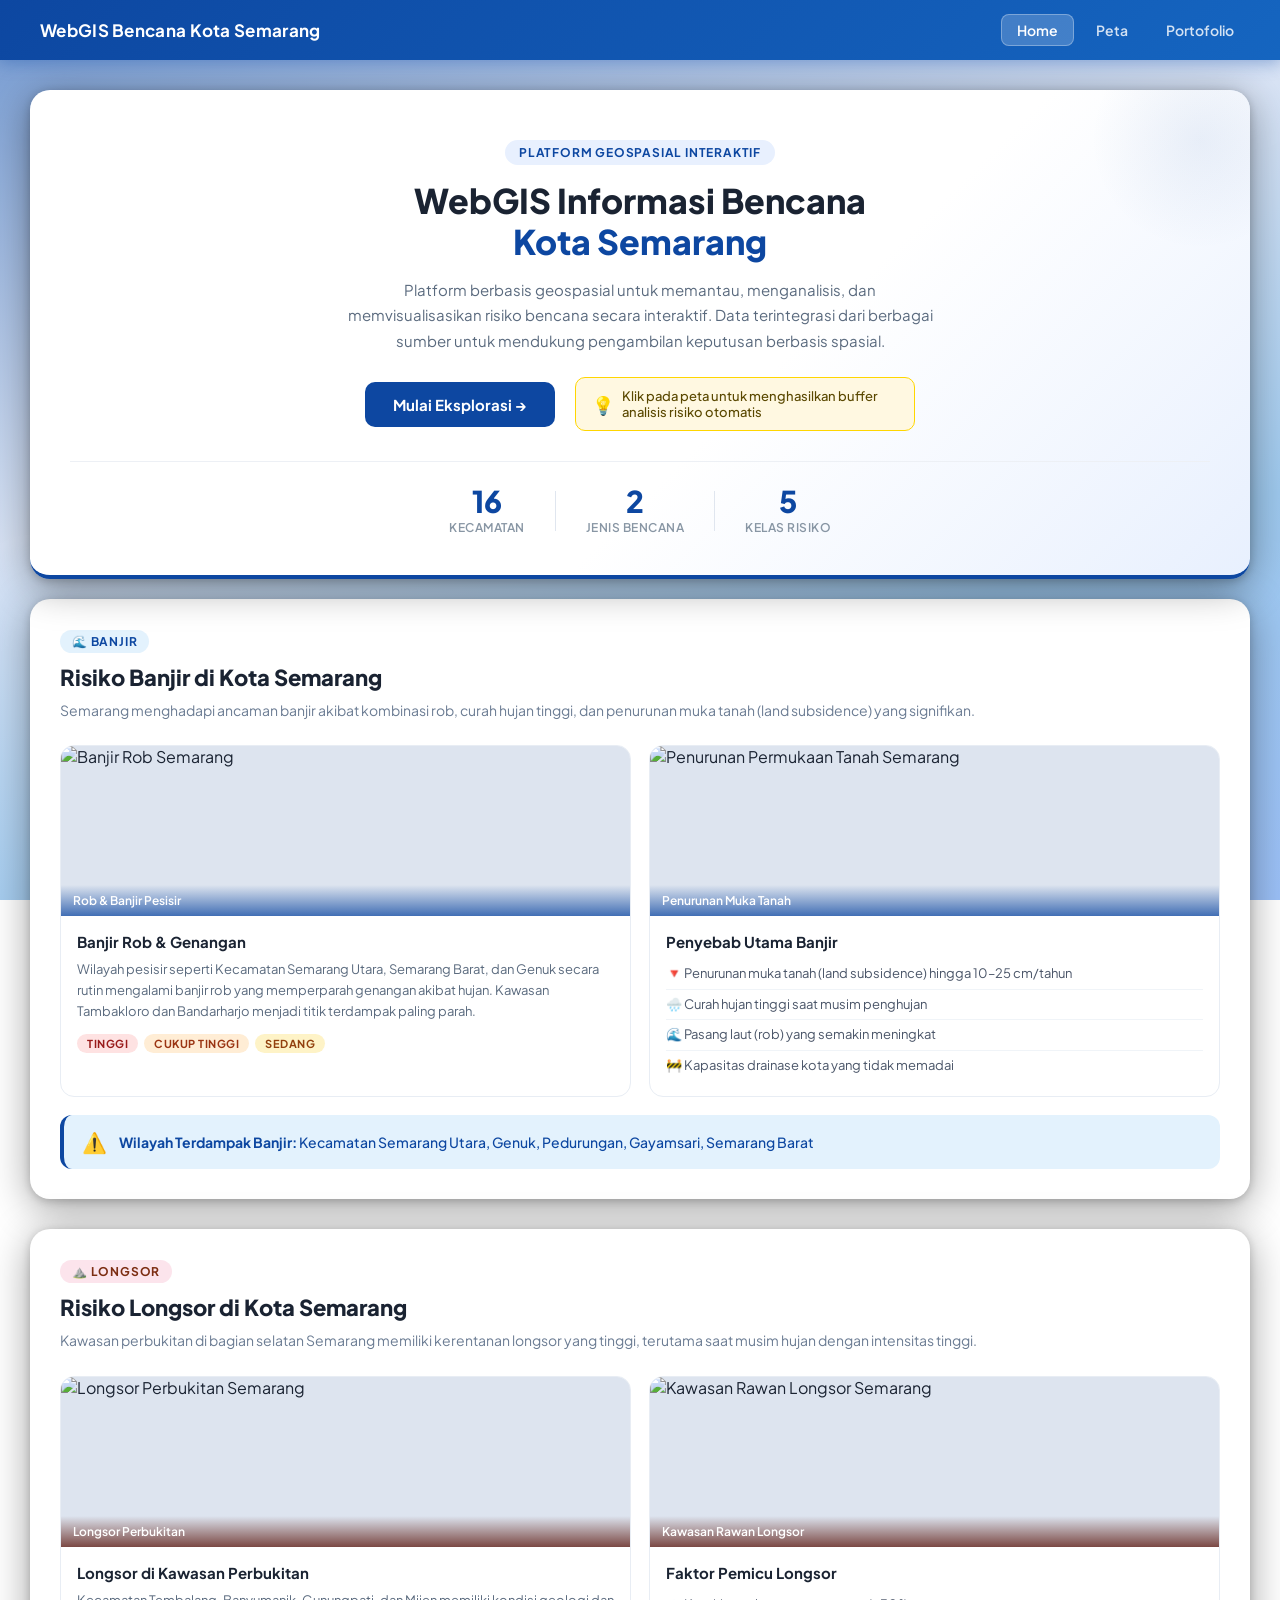
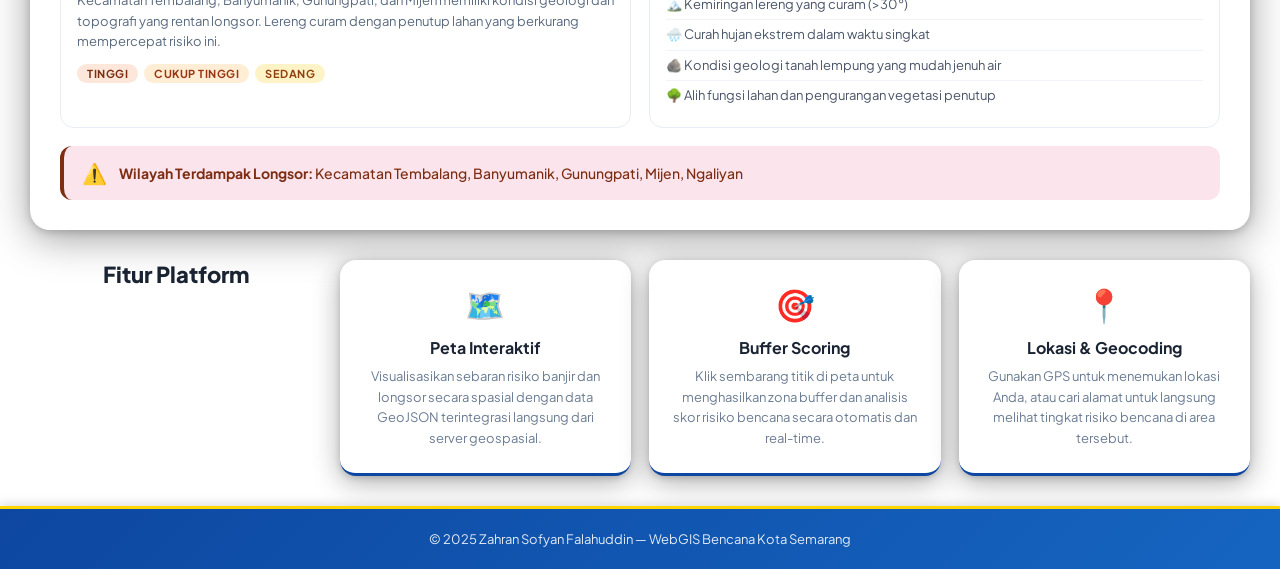
==== index.html @ b3334d19 "Initial upload" ====
<!DOCTYPE html>
<html lang="id">
<head>
  <meta charset="UTF-8">
  <title>WebGIS Bencana Semarang</title>
  <link rel="preconnect" href="https://fonts.googleapis.com">
  <link href="https://fonts.googleapis.com/css2?family=Plus+Jakarta+Sans:wght@400;500;600;700;800&family=DM+Serif+Display&display=swap" rel="stylesheet">
  <link rel="stylesheet" href="style.css">
</head>

<body class="layout page-home">

<header>
  <div class="header-brand">
    <div class="header-icon"></div>
    <h1>WebGIS Bencana Kota Semarang</h1>
  </div>
  <nav>
    <a href="index.html" class="active">Home</a>
    <a href="Map.html">Peta</a>
    <a href="Portofolio.html">Portofolio</a>
  </nav>
</header>

<main>

<!-- HERO -->
<section id="home">
  <div class="hero-badge">Platform Geospasial Interaktif</div>
  <h2>WebGIS Informasi Bencana<br><span class="hero-highlight">Kota Semarang</span></h2>
  <p class="hero-desc">
    Platform berbasis geospasial untuk memantau, menganalisis, dan memvisualisasikan risiko bencana secara interaktif. Data terintegrasi dari berbagai sumber untuk mendukung pengambilan keputusan berbasis spasial.
  </p>
  <div class="hero-actions">
    <a href="Map.html" class="btn-hero">
      <span>Mulai Eksplorasi →</span>
    </a>
    <div class="hero-tip">
      <span class="tip-icon">💡</span>
      <span>Klik pada peta untuk menghasilkan buffer analisis risiko otomatis</span>
    </div>
  </div>

  <div class="hero-stats">
    <div class="stat-item">
      <div class="stat-num">16</div>
      <div class="stat-label">Kecamatan</div>
    </div>
    <div class="stat-divider"></div>
    <div class="stat-item">
      <div class="stat-num">2</div>
      <div class="stat-label">Jenis Bencana</div>
    </div>
    <div class="stat-divider"></div>
    <div class="stat-item">
      <div class="stat-num">5</div>
      <div class="stat-label">Kelas Risiko</div>
    </div>
  </div>
</section>

<!-- INFO BANJIR -->
<section class="info-section">
  <div class="section-header">
    <div class="section-tag flood-tag">🌊 Banjir</div>
    <h3>Risiko Banjir di Kota Semarang</h3>
    <p>Semarang menghadapi ancaman banjir akibat kombinasi rob, curah hujan tinggi, dan penurunan muka tanah (land subsidence) yang signifikan.</p>
  </div>

  <div class="info-grid">
    <div class="info-card flood-card">
      <div class="info-card-img">
        <img src="https://upload.wikimedia.org/wikipedia/commons/thumb/4/4f/Banjir_rob_Semarang_Utara.jpg/800px-Banjir_rob_Semarang_Utara.jpg"
             onerror="this.src='https://images.unsplash.com/photo-1547683905-f686c993aae5?w=600&q=80'"
             alt="Banjir Rob Semarang" loading="lazy">
        <div class="img-overlay">
          <span>Rob & Banjir Pesisir</span>
        </div>
      </div>
      <div class="info-card-body">
        <h4>Banjir Rob & Genangan</h4>
        <p>Wilayah pesisir seperti Kecamatan Semarang Utara, Semarang Barat, dan Genuk secara rutin mengalami banjir rob yang memperparah genangan akibat hujan. Kawasan Tambakloro dan Bandarharjo menjadi titik terdampak paling parah.</p>
        <div class="risk-pills">
          <span class="pill pill-red">Tinggi</span>
          <span class="pill pill-orange">Cukup Tinggi</span>
          <span class="pill pill-yellow">Sedang</span>
        </div>
      </div>
    </div>

    <div class="info-card flood-card">
      <div class="info-card-img">
        <img src="Penurunan_Permukaan_Tanah.JPG"
             alt="Penurunan Permukaan Tanah Semarang" loading="lazy">
        <div class="img-overlay">
          <span>Penurunan Muka Tanah</span>
        </div>
      </div>
      <div class="info-card-body">
        <h4>Penyebab Utama Banjir</h4>
        <ul class="info-list">
          <li>🔻 Penurunan muka tanah (land subsidence) hingga 10–25 cm/tahun</li>
          <li>🌧️ Curah hujan tinggi saat musim penghujan</li>
          <li>🌊 Pasang laut (rob) yang semakin meningkat</li>
          <li>🚧 Kapasitas drainase kota yang tidak memadai</li>
        </ul>
      </div>
    </div>

    <div class="info-highlight flood-highlight">
      <div class="highlight-icon">⚠️</div>
      <div>
        <strong>Wilayah Terdampak Banjir:</strong> Kecamatan Semarang Utara, Genuk, Pedurungan, Gayamsari, Semarang Barat
      </div>
    </div>
  </div>
</section>

<!-- INFO LONGSOR -->
<section class="info-section">
  <div class="section-header">
    <div class="section-tag landslide-tag">⛰️ Longsor</div>
    <h3>Risiko Longsor di Kota Semarang</h3>
    <p>Kawasan perbukitan di bagian selatan Semarang memiliki kerentanan longsor yang tinggi, terutama saat musim hujan dengan intensitas tinggi.</p>
  </div>

  <div class="info-grid">
    <div class="info-card landslide-card">
      <div class="info-card-img">
        <img src="Longsor.JPEG"
             alt="Longsor Perbukitan Semarang" loading="lazy">
        <div class="img-overlay landslide-overlay">
          <span>Longsor Perbukitan</span>
        </div>
      </div>
      <div class="info-card-body">
        <h4>Longsor di Kawasan Perbukitan</h4>
        <p>Kecamatan Tembalang, Banyumanik, Gunungpati, dan Mijen memiliki kondisi geologi dan topografi yang rentan longsor. Lereng curam dengan penutup lahan yang berkurang mempercepat risiko ini.</p>
        <div class="risk-pills">
          <span class="pill pill-brown">Tinggi</span>
          <span class="pill pill-orange">Cukup Tinggi</span>
          <span class="pill pill-yellow">Sedang</span>
        </div>
      </div>
    </div>

    <div class="info-card landslide-card">
      <div class="info-card-img">
        <img src="Kawasan_Longsor.JPG"
             alt="Kawasan Rawan Longsor Semarang" loading="lazy">
        <div class="img-overlay landslide-overlay">
          <span>Kawasan Rawan Longsor</span>
        </div>
      </div>
      <div class="info-card-body">
        <h4>Faktor Pemicu Longsor</h4>
        <ul class="info-list">
          <li>🏔️ Kemiringan lereng yang curam (>30°)</li>
          <li>🌧️ Curah hujan ekstrem dalam waktu singkat</li>
          <li>🪨 Kondisi geologi tanah lempung yang mudah jenuh air</li>
          <li>🌳 Alih fungsi lahan dan pengurangan vegetasi penutup</li>
        </ul>
      </div>
    </div>

    <div class="info-highlight landslide-highlight">
      <div class="highlight-icon">⚠️</div>
      <div>
        <strong>Wilayah Terdampak Longsor:</strong> Kecamatan Tembalang, Banyumanik, Gunungpati, Mijen, Ngaliyan
      </div>
    </div>
  </div>
</section>

<!-- STORY TELLING -->
<section class="story">
  <div class="story-header">
    <h3>Fitur Platform</h3>
  </div>

  <div class="story-box">
    <div class="story-icon">🗺️</div>
    <h3>Peta Interaktif</h3>
    <p>Visualisasikan sebaran risiko banjir dan longsor secara spasial dengan data GeoJSON terintegrasi langsung dari server geospasial.</p>
  </div>

  <div class="story-box">
    <div class="story-icon">🎯</div>
    <h3>Buffer Scoring</h3>
    <p>Klik sembarang titik di peta untuk menghasilkan zona buffer dan analisis skor risiko bencana secara otomatis dan real-time.</p>
  </div>

  <div class="story-box">
    <div class="story-icon">📍</div>
    <h3>Lokasi & Geocoding</h3>
    <p>Gunakan GPS untuk menemukan lokasi Anda, atau cari alamat untuk langsung melihat tingkat risiko bencana di area tersebut.</p>
  </div>
</section>

</main>

<footer>
  <p>&copy; 2025 Zahran Sofyan Falahuddin — WebGIS Bencana Kota Semarang</p>
</footer>

</body>
</html>
---- style.css ----
/* ============================= */
/* BASE */
/* ============================= */
* { box-sizing: border-box; }

body {
  margin: 0;
  font-family: 'Plus Jakarta Sans', 'Segoe UI', Arial, sans-serif;
  background: linear-gradient(160deg, #7197cf 0%, #d8e3f5 40%, #9ec9ee 70%, #9bc0f7 100%);
  background-attachment: fixed;
  color: #1a2332;
}

/* ============================= */
/* LAYOUT */
/* ============================= */
body.layout {
  display: flex;
  flex-direction: column;
  min-height: 100vh;
}

body.layout main {
  flex: 1;
}

/* ============================= */
/* HEADER */
/* ============================= */
header {
  background: linear-gradient(135deg, #0d47a1 0%, #1565c0 100%);
  color: white;
  padding: 14px 30px;
  display: flex;
  justify-content: space-between;
  align-items: center;
  box-shadow: 0 3px 15px rgba(13,71,161,0.35);
  position: sticky;
  top: 0;
  z-index: 100;
}

.header-brand {
  display: flex;
  align-items: center;
  gap: 10px;
}

.header-icon {
  font-size: 22px;
}

header h1 {
  margin: 0;
  font-size: 17px;
  font-weight: 700;
  letter-spacing: 0.3px;
}

header nav {
  display: flex;
  align-items: center;
  gap: 6px;
}

header nav a {
  color: rgba(255,255,255,0.82);
  padding: 7px 16px;
  border-radius: 8px;
  text-decoration: none;
  font-weight: 600;
  font-size: 14px;
  transition: all 0.25s;
  position: relative;
}

header nav a:hover,
header nav a.active {
  color: white;
  background: rgba(255,255,255,0.15);
}

header nav a.active {
  background: rgba(255,255,255,0.2);
  box-shadow: inset 0 0 0 1px rgba(255,255,255,0.3);
}

/* ============================= */
/* FOOTER */
/* ============================= */
footer {
  background: linear-gradient(135deg, #0d47a1, #1565c0);
  color: white;
  text-align: center;
  padding: 22px 20px;
  border-top: 3px solid #ffd600;
  box-shadow: 0 -2px 10px rgba(0,0,0,0.15);
  flex-shrink: 0;
}

footer p {
  margin: 0;
  font-size: 13px;
  opacity: 0.88;
}

footer p:hover {
  opacity: 1;
  letter-spacing: 0.4px;
  transition: 0.3s;
}

/* ============================= */
/* HOME HERO */
/* ============================= */
#home {
  margin: 30px 30px 20px;
  padding: 50px 40px 40px;
  background: linear-gradient(135deg, #ffffff 60%, #e8f0fe 100%);
  border-radius: 20px;
  box-shadow: 0 8px 40px rgba(0,0,0,0.40), 0 2px 8px rgba(0,0,0,0.20);
  border-bottom: 4px solid #0d47a1;
  text-align: center;
  position: relative;
  overflow: hidden;
}

#home::before {
  content: "";
  position: absolute;
  top: -60px; right: -60px;
  width: 220px; height: 220px;
  border-radius: 50%;
  background: radial-gradient(circle, rgba(13,71,161,0.07), transparent 70%);
}

.hero-badge {
  display: inline-block;
  background: #e8f0fe;
  color: #0d47a1;
  font-size: 12px;
  font-weight: 700;
  padding: 5px 14px;
  border-radius: 20px;
  letter-spacing: 0.8px;
  text-transform: uppercase;
  margin-bottom: 16px;
}

#home h2 {
  font-size: 34px;
  font-weight: 800;
  color: #1a2332;
  margin: 0 0 14px;
  line-height: 1.2;
}

.hero-highlight {
  color: #0d47a1;
}

.hero-desc {
  font-size: 15px;
  color: #5a6a7e;
  max-width: 600px;
  margin: 0 auto 24px;
  line-height: 1.7;
}

.hero-actions {
  display: flex;
  align-items: center;
  justify-content: center;
  gap: 20px;
  flex-wrap: wrap;
}

.btn-hero {
  display: inline-block;
  padding: 13px 28px;
  background: #0d47a1;
  color: white;
  text-decoration: none;
  border-radius: 10px;
  font-weight: 700;
  font-size: 15px;
  position: relative;
  overflow: hidden;
  transition: transform 0.2s;
}

.btn-hero::before {
  content: "";
  position: absolute;
  top: 0; left: -100%;
  width: 100%; height: 100%;
  background: #f2ff00;
  transition: 0.4s;
}

.btn-hero:hover::before { left: 0; }
.btn-hero span { position: relative; z-index: 1; }
.btn-hero:hover { color: #0a2400; transform: translateY(-2px); box-shadow: 0 6px 20px rgba(0,230,118,0.45); }

.hero-tip {
  display: flex;
  align-items: center;
  gap: 8px;
  background: #fff8e1;
  border: 1.5px solid #ffd600;
  border-radius: 10px;
  padding: 10px 16px;
  font-size: 13px;
  color: #5a4800;
  font-weight: 500;
  max-width: 340px;
  text-align: left;
}

.tip-icon { font-size: 18px; flex-shrink: 0; }

.hero-stats {
  display: flex;
  align-items: center;
  justify-content: center;
  gap: 10px;
  margin-top: 30px;
  padding-top: 24px;
  border-top: 1px solid #edf0f5;
}

.stat-item { text-align: center; padding: 0 20px; }
.stat-num {
  font-size: 30px;
  font-weight: 800;
  color: #0d47a1;
  line-height: 1;
}
.stat-label {
  font-size: 12px;
  color: #8896a4;
  font-weight: 600;
  text-transform: uppercase;
  letter-spacing: 0.5px;
  margin-top: 4px;
}
.stat-divider {
  width: 1px;
  height: 40px;
  background: #e0e6ef;
}

/* ============================= */
/* INFO SECTIONS (HOME) */
/* ============================= */
.info-section {
  margin: 0 30px 30px;
  padding: 30px;
  background: white;
  border-radius: 20px;
  box-shadow: 0 8px 40px rgba(0,0,0,0.38), 0 2px 8px rgba(0,0,0,0.18);
}

.section-header {
  margin-bottom: 24px;
}

.section-tag {
  display: inline-block;
  font-size: 12px;
  font-weight: 700;
  padding: 4px 12px;
  border-radius: 20px;
  text-transform: uppercase;
  letter-spacing: 0.8px;
  margin-bottom: 10px;
}

.flood-tag { background: #e3f2fd; color: #0d47a1; }
.landslide-tag { background: #fce4ec; color: #7c2d12; }

.section-header h3 {
  font-size: 22px;
  font-weight: 800;
  margin: 0 0 8px;
  color: #1a2332;
}

.section-header p {
  font-size: 14px;
  color: #6b7c93;
  margin: 0;
  line-height: 1.6;
}

.info-grid {
  display: grid;
  grid-template-columns: 1fr 1fr;
  gap: 18px;
}

.info-highlight {
  grid-column: 1 / -1;
  display: flex;
  align-items: center;
  gap: 12px;
  padding: 14px 18px;
  border-radius: 12px;
  font-size: 14px;
  font-weight: 500;
}

.flood-highlight { background: #e3f2fd; color: #0d47a1; border-left: 4px solid #0d47a1; }
.landslide-highlight { background: #fce4ec; color: #7c2d12; border-left: 4px solid #7c2d12; }
.highlight-icon { font-size: 20px; flex-shrink: 0; }

.info-card {
  border-radius: 14px;
  overflow: hidden;
  border: 1.5px solid #e8edf4;
  transition: transform 0.25s, box-shadow 0.25s;
}

.info-card:hover {
  transform: translateY(-5px);
  box-shadow: 0 10px 32px rgba(13,71,161,0.18);
  border-color: #0d47a1;
}

.flood-card:hover {
  box-shadow: 0 10px 32px rgba(13,71,161,0.22);
  border-color: #1565c0;
  background: linear-gradient(160deg, #e3f2fd 0%, #ffffff 50%);
}

.landslide-card:hover {
  box-shadow: 0 10px 32px rgba(124,45,18,0.22);
  border-color: #c62828;
  background: linear-gradient(160deg, #fce4ec 0%, #ffffff 50%);
}

.info-card-img {
  position: relative;
  height: 170px;
  overflow: hidden;
  background: #dde4ef;
}

.info-card-img img {
  width: 100%;
  height: 100%;
  object-fit: cover;
  transition: transform 0.4s;
}

.info-card:hover .info-card-img img {
  transform: scale(1.05);
}

.img-overlay {
  position: absolute;
  bottom: 0; left: 0; right: 0;
  padding: 8px 12px;
  background: linear-gradient(transparent, rgba(13,71,161,0.75));
  color: white;
  font-size: 12px;
  font-weight: 600;
}

.landslide-overlay {
  background: linear-gradient(transparent, rgba(90,20,10,0.75));
}

.info-card-body {
  padding: 16px;
}

.info-card-body h4 {
  font-size: 15px;
  font-weight: 700;
  margin: 0 0 8px;
  color: #1a2332;
}

.info-card-body p {
  font-size: 13px;
  color: #5a6a7e;
  line-height: 1.6;
  margin: 0 0 12px;
}

.info-list {
  list-style: none;
  margin: 0;
  padding: 0;
}

.info-list li {
  font-size: 13px;
  color: #4a5568;
  padding: 5px 0;
  border-bottom: 1px solid #f0f4f8;
  line-height: 1.5;
}

.info-list li:last-child { border-bottom: none; }

.risk-pills {
  display: flex;
  gap: 6px;
  flex-wrap: wrap;
}

.pill {
  display: inline-block;
  font-size: 11px;
  font-weight: 700;
  padding: 3px 10px;
  border-radius: 20px;
  text-transform: uppercase;
  letter-spacing: 0.5px;
}

.pill-red { background: #fee2e2; color: #991b1b; }
.pill-orange { background: #ffedd5; color: #9a3412; }
.pill-yellow { background: #fef3c7; color: #92400e; }
.pill-brown { background: #fce7da; color: #7c2d12; }

/* ============================= */
/* STORY SECTION (HOME) */
/* ============================= */
.story-header {
  text-align: center;
  margin-bottom: 4px;
}

.story-header h3 {
  font-size: 22px;
  font-weight: 800;
  color: #1a2332;
  margin: 0 0 20px;
}

.story {
  margin: 0 30px 30px;
  display: grid;
  grid-template-columns: repeat(auto-fit, minmax(200px, 1fr));
  gap: 18px;
}

.story-box {
  background: white;
  padding: 24px 20px;
  border-radius: 16px;
  box-shadow: 0 6px 28px rgba(0,0,0,0.32), 0 2px 6px rgba(0,0,0,0.15);
  border-bottom: 3px solid #0d47a1;
  transition: all 0.3s;
  text-align: center;
}

.story-icon {
  font-size: 32px;
  margin-bottom: 12px;
}

.story-box:hover {
  transform: translateY(-6px);
  border-bottom: 3px solid #00bcd4;
  box-shadow: 0 8px 28px rgba(0,188,212,0.28);
  background: linear-gradient(160deg, #e0f7fa 0%, #ffffff 60%);
}

.story-box h3 {
  font-size: 16px;
  font-weight: 700;
  color: #1a2332;
  margin: 0 0 8px;
}

.story-box p {
  font-size: 13px;
  color: #6b7c93;
  margin: 0;
  line-height: 1.6;
}

/* ============================= */
/* MAP PAGE */
/* ============================= */
body.page-map {
  overflow: hidden;
}

.map-header {
  position: relative;
  z-index: 200;
  flex-shrink: 0;
}

.map-wrapper {
  position: relative;
  flex: 1;
  display: flex;
}

#map {
  position: absolute !important;
  inset: 0;
  width: 100% !important;
  height: 100% !important;
  z-index: 1;
  margin: 0 !important;
  border-radius: 0 !important;
}

/* Map page body height fix */
body.page-map .map-wrapper {
  height: calc(100vh - 57px);
}

/* ============================= */
/* COMPACT SIDEBAR */
/* ============================= */
.sidebar-compact {
  position: absolute;
  top: 16px;
  left: 16px;
  z-index: 10;
}

.sidebar-toggle-btn {
  width: 44px;
  height: 44px;
  background: white;
  border: none;
  border-radius: 12px;
  box-shadow: 0 4px 14px rgba(0,0,0,0.2);
  display: flex;
  align-items: center;
  justify-content: center;
  font-size: 20px;
  cursor: pointer;
  transition: all 0.2s;
}

.sidebar-toggle-btn:hover {
  background: #0d47a1;
  transform: scale(1.08);
}

.sidebar-panel {
  position: fixed;
  top: 73px; /* below navbar */
  left: 16px;
  width: 265px;
  max-height: calc(100vh - 90px);
  background: white;
  border-radius: 16px;
  box-shadow: 0 8px 32px rgba(0,0,0,0.18);
  overflow: hidden;
  display: flex;
  flex-direction: column;

  opacity: 0;
  transform: translateX(-10px) scale(0.97);
  pointer-events: none;
  transition: all 0.25s ease;
}

.sidebar-panel.open {
  opacity: 1;
  transform: translateX(0) scale(1);
  pointer-events: all;
}

.sidebar-panel-header {
  background: linear-gradient(135deg, #0d47a1, #1565c0);
  color: white;
  padding: 14px 16px;
  font-weight: 700;
  font-size: 14px;
  display: flex;
  justify-content: space-between;
  align-items: center;
  flex-shrink: 0;
}

.close-panel {
  background: rgba(255,255,255,0.2);
  border: none;
  color: white;
  border-radius: 6px;
  width: 26px;
  height: 26px;
  cursor: pointer;
  font-size: 12px;
  display: flex;
  align-items: center;
  justify-content: center;
  transition: 0.2s;
}

.close-panel:hover { background: rgba(255,255,255,0.35); }

.sidebar-panel-body {
  padding: 14px;
  overflow-y: auto;
  flex: 1;
}

/* ============================= */
/* BASEMAP SWITCHER */
/* ============================= */
.basemap-switcher {
  display: flex;
  gap: 8px;
}

.basemap-btn {
  flex: 1;
  display: flex;
  flex-direction: column;
  align-items: center;
  gap: 4px;
  padding: 10px 8px;
  border: 2px solid #e0e6ef;
  border-radius: 10px;
  background: #f8fafc;
  cursor: pointer;
  font-family: inherit;
  transition: all 0.2s;
}

.basemap-btn:hover {
  border-color: #0d47a1;
  background: #e8f0fe;
}

.basemap-btn.active {
  border-color: #0d47a1;
  background: #e8f0fe;
  box-shadow: 0 0 0 3px rgba(13,71,161,0.15);
}

.basemap-icon { font-size: 22px; }
.basemap-name { font-size: 11px; font-weight: 700; color: #1a2332; }

.hint-box {
  display: flex;
  gap: 10px;
  align-items: flex-start;
  background: #fff8e1;
  border: 1.5px solid #ffd600;
  border-radius: 10px;
  padding: 10px 12px;
  margin-bottom: 14px;
}

.hint-icon { font-size: 18px; flex-shrink: 0; }
.hint-text { font-size: 12px; color: #5a4800; line-height: 1.5; }

.tool-section {
  margin-bottom: 14px;
  padding-bottom: 14px;
  border-bottom: 1px solid #f0f4f8;
}

.tool-section:last-child {
  border-bottom: none;
  margin-bottom: 0;
  padding-bottom: 0;
}

.tool-label {
  font-size: 12px;
  font-weight: 700;
  color: #8896a4;
  text-transform: uppercase;
  letter-spacing: 0.7px;
  margin-bottom: 8px;
}

.slider-row {
  display: flex;
  align-items: center;
  gap: 8px;
}

.slider-row input[type="range"] {
  flex: 1;
  accent-color: #0d47a1;
}

.radius-badge {
  background: #0d47a1;
  color: white;
  font-size: 13px;
  font-weight: 700;
  padding: 3px 8px;
  border-radius: 6px;
  min-width: 36px;
  text-align: center;
}

.radius-unit {
  font-size: 12px;
  color: #8896a4;
}

.tool-input {
  width: 100%;
  padding: 8px 10px;
  border: 1.5px solid #e0e6ef;
  border-radius: 8px;
  font-size: 13px;
  font-family: inherit;
  margin-bottom: 8px;
  outline: none;
  transition: border-color 0.2s;
}

.tool-input:focus { border-color: #0d47a1; }

.btn-tool {
  width: 100%;
  padding: 8px 12px;
  border: none;
  border-radius: 8px;
  font-size: 13px;
  font-weight: 600;
  cursor: pointer;
  font-family: inherit;
  transition: 0.2s;
}

.btn-blue { background: #0d47a1; color: white; }
.btn-blue:hover { background: #08306b; }
.btn-green { background: #0d47a1; color: white; }
.btn-green:hover { background: #08306b; }

/* Toggle switch style */
.toggle-label {
  display: flex;
  align-items: center;
  gap: 10px;
  cursor: pointer;
  padding: 6px 0;
  user-select: none;
}

.toggle-label input[type="checkbox"] { display: none; }

.toggle-track {
  width: 36px;
  height: 20px;
  background: #cfd8e3;
  border-radius: 10px;
  position: relative;
  transition: background 0.25s;
  flex-shrink: 0;
}

.toggle-track::after {
  content: "";
  position: absolute;
  width: 14px; height: 14px;
  border-radius: 50%;
  background: white;
  top: 3px; left: 3px;
  transition: transform 0.25s;
  box-shadow: 0 1px 4px rgba(0,0,0,0.2);
}

.toggle-label input:checked + .toggle-track {
  background: #0d47a1;
}

.toggle-label input:checked + .toggle-track::after {
  transform: translateX(16px);
}

.toggle-text {
  font-size: 13px;
  font-weight: 600;
  color: #1a2332;
}

/* ============================= */
/* LEGEND */
/* ============================= */
.legend {
  position: absolute;
  bottom: 20px;
  right: 16px;
  z-index: 10;
  background: rgba(255,255,255,0.97);
  backdrop-filter: blur(6px);
  border-radius: 14px;
  box-shadow: 0 4px 20px rgba(0,0,0,0.18);
  overflow: hidden;
  min-width: 160px;
}

.legend-toggle {
  padding: 10px 14px;
  font-weight: 700;
  font-size: 13px;
  cursor: pointer;
  background: linear-gradient(135deg, #0d47a1, #1565c0);
  color: white;
  user-select: none;
}

.legend-body {
  max-height: 0;
  overflow: hidden;
  transition: max-height 0.35s ease;
  padding: 0 14px;
  font-size: 12px;
  color: #333;
  line-height: 18px;
}

.legend-body.open {
  max-height: 300px;
  padding: 10px 14px;
}

.legend-body b {
  display: block;
  margin-top: 6px;
  margin-bottom: 4px;
  color: #0d47a1;
  font-size: 12px;
}

.legend-body div {
  display: flex;
  align-items: center;
  margin-bottom: 3px;
}

.legend-body span {
  width: 13px;
  height: 13px;
  margin-right: 7px;
  border-radius: 3px;
  border: 1px solid rgba(0,0,0,0.1);
  flex-shrink: 0;
}

.legend-body hr {
  border: none;
  height: 1px;
  background: #e0e6ef;
  margin: 8px 0;
}

/* ============================= */
/* MAP TOAST */
/* ============================= */
.map-toast {
  position: absolute;
  bottom: 20px;
  left: 50%;
  transform: translateX(-50%) translateY(20px);
  background: rgba(13,71,161,0.93);
  color: white;
  padding: 11px 22px;
  border-radius: 30px;
  font-size: 13px;
  font-weight: 600;
  box-shadow: 0 4px 20px rgba(13,71,161,0.35);
  z-index: 20;
  opacity: 0;
  transition: all 0.4s ease;
  white-space: nowrap;
  pointer-events: none;
}

.map-toast.show {
  opacity: 1;
  transform: translateX(-50%) translateY(0);
}

/* ============================= */
/* PORTOFOLIO */
/* ============================= */
.porto-hero {
  margin: 30px 30px 0;
  padding: 36px 36px;
  background: linear-gradient(135deg, #0d47a1 0%, #1565c0 100%);
  border-radius: 20px;
  display: flex;
  align-items: center;
  gap: 28px;
  color: white;
}

.porto-avatar {
  width: 80px;
  height: 80px;
  border-radius: 50%;
  background: rgba(255,255,255,0.2);
  display: flex;
  align-items: center;
  justify-content: center;
  font-size: 22px;
  font-weight: 800;
  letter-spacing: 1px;
  border: 3px solid rgba(255,255,255,0.4);
  flex-shrink: 0;
}

.porto-name {
  font-size: 24px;
  font-weight: 800;
  margin: 0 0 4px;
}

.porto-title {
  font-size: 14px;
  opacity: 0.85;
  margin: 0 0 14px;
  font-weight: 500;
}

.porto-tags {
  display: flex;
  flex-wrap: wrap;
  gap: 8px;
}

.ptag {
  background: rgba(255,255,255,0.18);
  border: 1px solid rgba(255,255,255,0.3);
  border-radius: 20px;
  padding: 4px 12px;
  font-size: 12px;
  font-weight: 600;
}

.porto-section {
  margin: 24px 30px 0;
}

.porto-section:last-child {
  margin-bottom: 30px;
}

.section-label {
  font-size: 12px;
  font-weight: 800;
  text-transform: uppercase;
  letter-spacing: 1.2px;
  color: #0d47a1;
  margin-bottom: 14px;
  display: flex;
  align-items: center;
  gap: 8px;
}

.section-label::after {
  content: "";
  flex: 1;
  height: 2px;
  background: linear-gradient(90deg, #0d47a1, transparent);
  border-radius: 2px;
}

.porto-about-box {
  background: white;
  border-radius: 16px;
  padding: 32px 32px 28px;
  box-shadow: 0 8px 36px rgba(0,0,0,0.35), 0 2px 8px rgba(0,0,0,0.15);
  border-left: 5px solid #0d47a1;
  position: relative;
}

.about-quote-mark {
  position: absolute;
  top: 12px;
  right: 22px;
  font-size: 80px;
  color: #e8f0fe;
  font-family: 'DM Serif Display', serif;
  line-height: 1;
  pointer-events: none;
}

.about-text-id {
  font-size: 14.5px;
  color: #4a5568;
  line-height: 1.75;
  margin: 0 0 18px;
}

.about-divider {
  border: none;
  height: 1.5px;
  background: linear-gradient(90deg, #0d47a1, #e8f0fe);
  margin: 18px 0;
}

.about-text-en {
  font-size: 14.5px;
  color: #2d3748;
  line-height: 1.75;
  margin: 0;
  font-style: italic;
}

/* Experience timeline */
.experience-timeline {
  display: flex;
  flex-direction: column;
  gap: 20px;
}

.exp-card {
  background: white;
  border-radius: 16px;
  box-shadow: 0 6px 28px rgba(0,0,0,0.30), 0 2px 6px rgba(0,0,0,0.12);
  overflow: hidden;
  display: flex;
  border: 1.5px solid #e8edf4;
  transition: all 0.25s;
}

.exp-card:hover {
  transform: translateY(-3px);
  box-shadow: 0 8px 28px rgba(13,71,161,0.13);
  border-color: #b3c8ef;
}

.exp-badge {
  width: 72px;
  flex-shrink: 0;
  display: flex;
  align-items: center;
  justify-content: center;
  padding: 0;
  font-size: 13px;
  font-weight: 800;
  text-transform: uppercase;
  letter-spacing: 1px;
  writing-mode: vertical-lr;
  transform: rotate(180deg);
  text-align: center;
}

.gis-badge { background: #e3f2fd; color: #0d47a1; }
.intern-badge { background: #e8f5e9; color: #2e7d32; }
.consult-badge { background: #fff8e1; color: #e65100; }

.exp-content {
  padding: 18px 20px;
  flex: 1;
}

.exp-header {
  display: flex;
  justify-content: space-between;
  align-items: flex-start;
  margin-bottom: 12px;
  flex-wrap: wrap;
  gap: 8px;
}

.exp-title {
  font-size: 18px;
  font-weight: 800;
  color: #1a2332;
  margin: 0 0 4px;
}

.exp-org {
  font-size: 14px;
  color: #6b7c93;
  margin: 0;
  font-weight: 600;
}

.exp-date {
  font-size: 13px;
  font-weight: 700;
  background: #f0f4f8;
  color: #4a5568;
  padding: 5px 12px;
  border-radius: 20px;
  white-space: nowrap;
  align-self: flex-start;
}

.exp-list {
  margin: 0;
  padding-left: 0;
  list-style: none;
}

.exp-list li {
  font-size: 14px;
  color: #4a5568;
  padding: 6px 0 6px 22px;
  border-bottom: 1px solid #f5f7fa;
  line-height: 1.65;
  position: relative;
}

.exp-list li::before {
  content: "▸";
  position: absolute;
  left: 0;
  color: #0d47a1;
  font-size: 13px;
}

.exp-list li:last-child { border-bottom: none; }

/* Projects grid */
.projects-grid {
  display: grid;
  grid-template-columns: repeat(auto-fit, minmax(200px, 1fr));
  gap: 16px;
}

.project-card {
  background: white;
  border-radius: 16px;
  padding: 24px 20px;
  box-shadow: 0 6px 28px rgba(0,0,0,0.30), 0 2px 6px rgba(0,0,0,0.12);
  border-bottom: 3px solid #0d47a1;
  text-align: center;
  transition: all 0.3s;
}

.project-card:hover {
  transform: translateY(-6px);
  border-bottom: 3px solid #f97316;
  box-shadow: 0 10px 28px rgba(249,115,22,0.28);
  background: linear-gradient(160deg, #fff7ed 0%, #ffffff 60%);
}

.project-icon {
  font-size: 36px;
  margin-bottom: 12px;
}

.project-card h4 {
  font-size: 15px;
  font-weight: 700;
  color: #1a2332;
  margin: 0 0 8px;
}

.project-card p {
  font-size: 13px;
  color: #6b7c93;
  margin: 0;
  line-height: 1.6;
}

/* ============================= */
/* CONTENT BOX (legacy) */
/* ============================= */
.content-box {
  background: white;
  padding: 28px;
  border-radius: 16px;
  box-shadow: 0 2px 12px rgba(0,0,0,0.08);
  border-bottom: 3px solid #0d47a1;
  max-width: 780px;
  margin: 0 auto;
}

/* ============================= */
/* BUTTON UTILITIES */
/* ============================= */
.btn-primary {
  background: #0d47a1;
  color: white;
  border: none;
  padding: 8px 14px;
  border-radius: 8px;
  cursor: pointer;
  font-family: inherit;
  font-weight: 600;
  transition: 0.2s;
}
.btn-primary:hover { background: #08306b; }

.btn-search {
  background: #2e7d32;
  color: white;
  border: none;
  padding: 8px 14px;
  border-radius: 8px;
  cursor: pointer;
  font-family: inherit;
  font-weight: 600;
  transition: 0.2s;
}
.btn-search:hover { background: #1b5e20; }

/* ============================= */
/* RESPONSIVE */
/* ============================= */
@media (max-width: 768px) {
  header { padding: 12px 16px; }
  header h1 { font-size: 14px; }
  header nav a { padding: 6px 10px; font-size: 13px; }

  #home { margin: 16px; padding: 28px 20px; }
  #home h2 { font-size: 24px; }
  .hero-tip { max-width: 100%; }

  .info-section { margin: 0 16px 20px; padding: 20px; }
  .info-grid { grid-template-columns: 1fr; }

  .story { margin: 0 16px 20px; grid-template-columns: 1fr 1fr; }

  .porto-hero { margin: 16px; flex-direction: column; text-align: center; }
  .porto-section { margin: 16px 16px 0; }
  .porto-section:last-child { margin-bottom: 20px; }
  .porto-about-box { padding: 20px; }
  .exp-card { flex-direction: column; }
  .exp-badge { width: auto; writing-mode: horizontal-tb; transform: none; padding: 8px 16px; }
  .projects-grid { grid-template-columns: 1fr; }
}

@media (max-width: 480px) {
  .story { grid-template-columns: 1fr; }
  header nav { gap: 2px; }
  header nav a { padding: 6px 8px; font-size: 12px; }
}
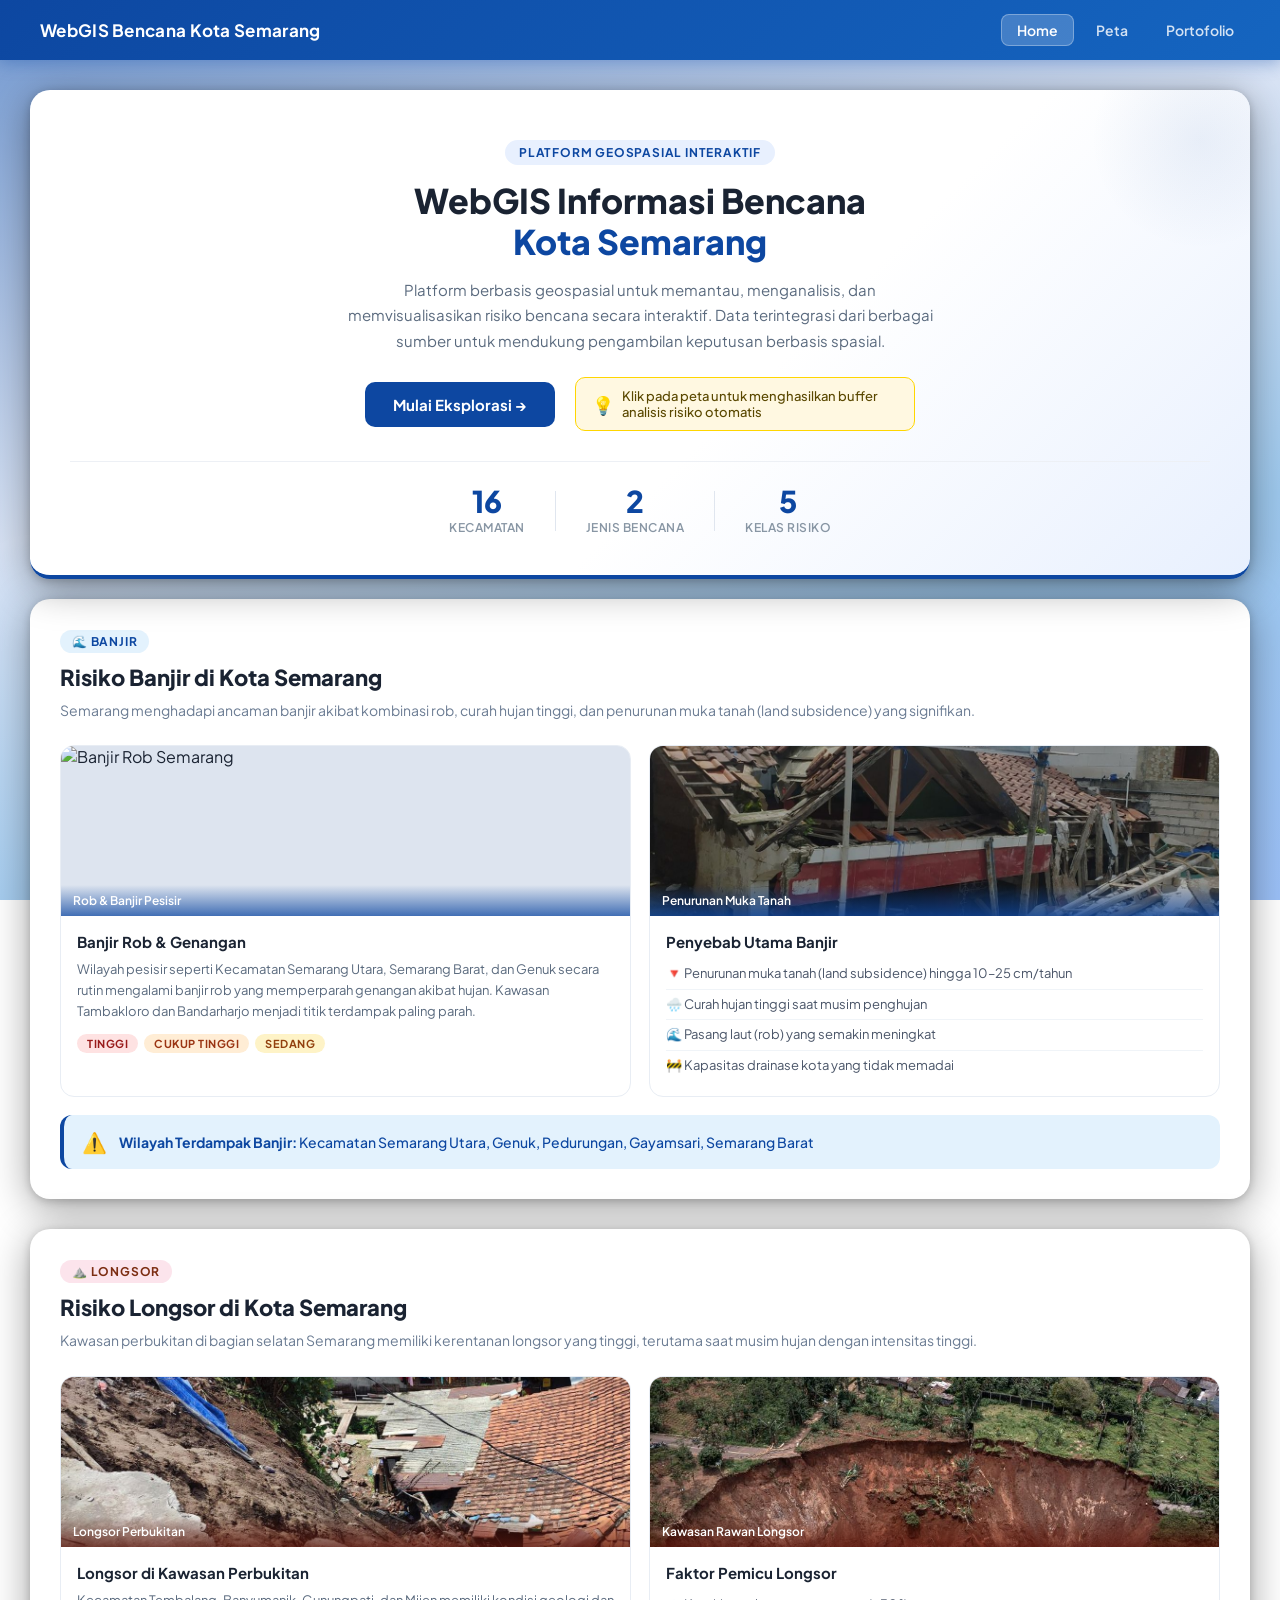
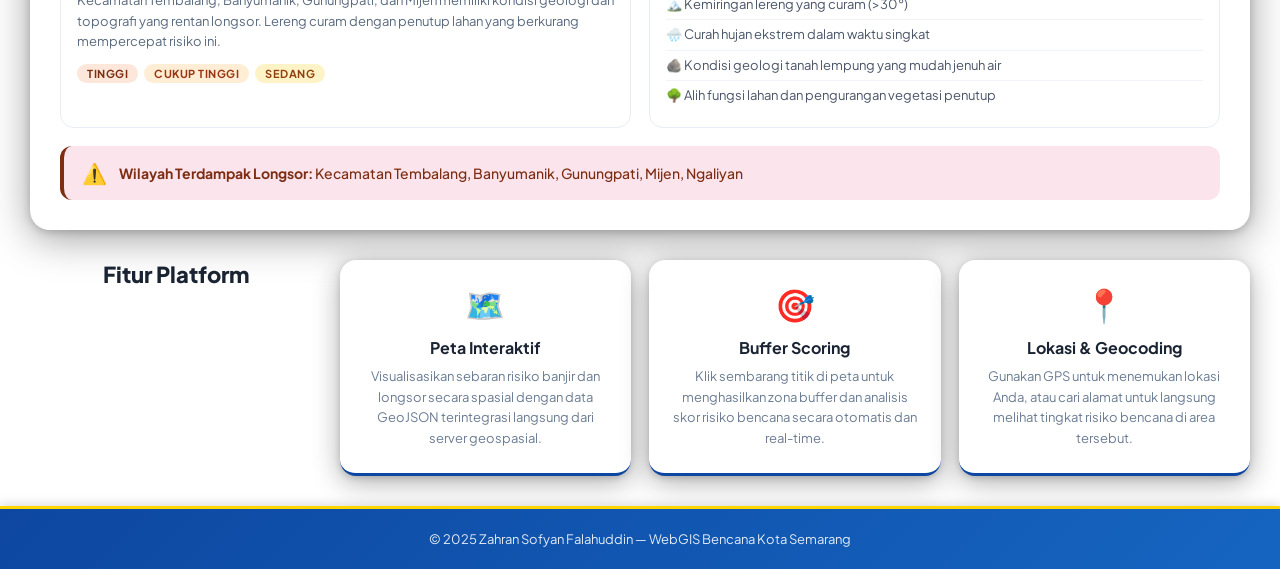
==== commit 16e0684f: "Fix image file extensions in index.html" ====
--- a/index.html
+++ b/index.html
@@ -90,7 +90,7 @@
 
     <div class="info-card flood-card">
       <div class="info-card-img">
-        <img src="Penurunan_Permukaan_Tanah.JPG"
+        <img src="Penurunan_Permukaan_Tanah.jpg"
              alt="Penurunan Permukaan Tanah Semarang" loading="lazy">
         <div class="img-overlay">
           <span>Penurunan Muka Tanah</span>
@@ -127,7 +127,7 @@
   <div class="info-grid">
     <div class="info-card landslide-card">
       <div class="info-card-img">
-        <img src="Longsor.JPEG"
+        <img src="Longsor.jpeg"
              alt="Longsor Perbukitan Semarang" loading="lazy">
         <div class="img-overlay landslide-overlay">
           <span>Longsor Perbukitan</span>
@@ -146,7 +146,7 @@
 
     <div class="info-card landslide-card">
       <div class="info-card-img">
-        <img src="Kawasan_Longsor.JPG"
+        <img src="Kawasan_Longsor.jpg"
              alt="Kawasan Rawan Longsor Semarang" loading="lazy">
         <div class="img-overlay landslide-overlay">
           <span>Kawasan Rawan Longsor</span>
@@ -204,4 +204,4 @@
 </footer>
 
 </body>
-</html>+</html>
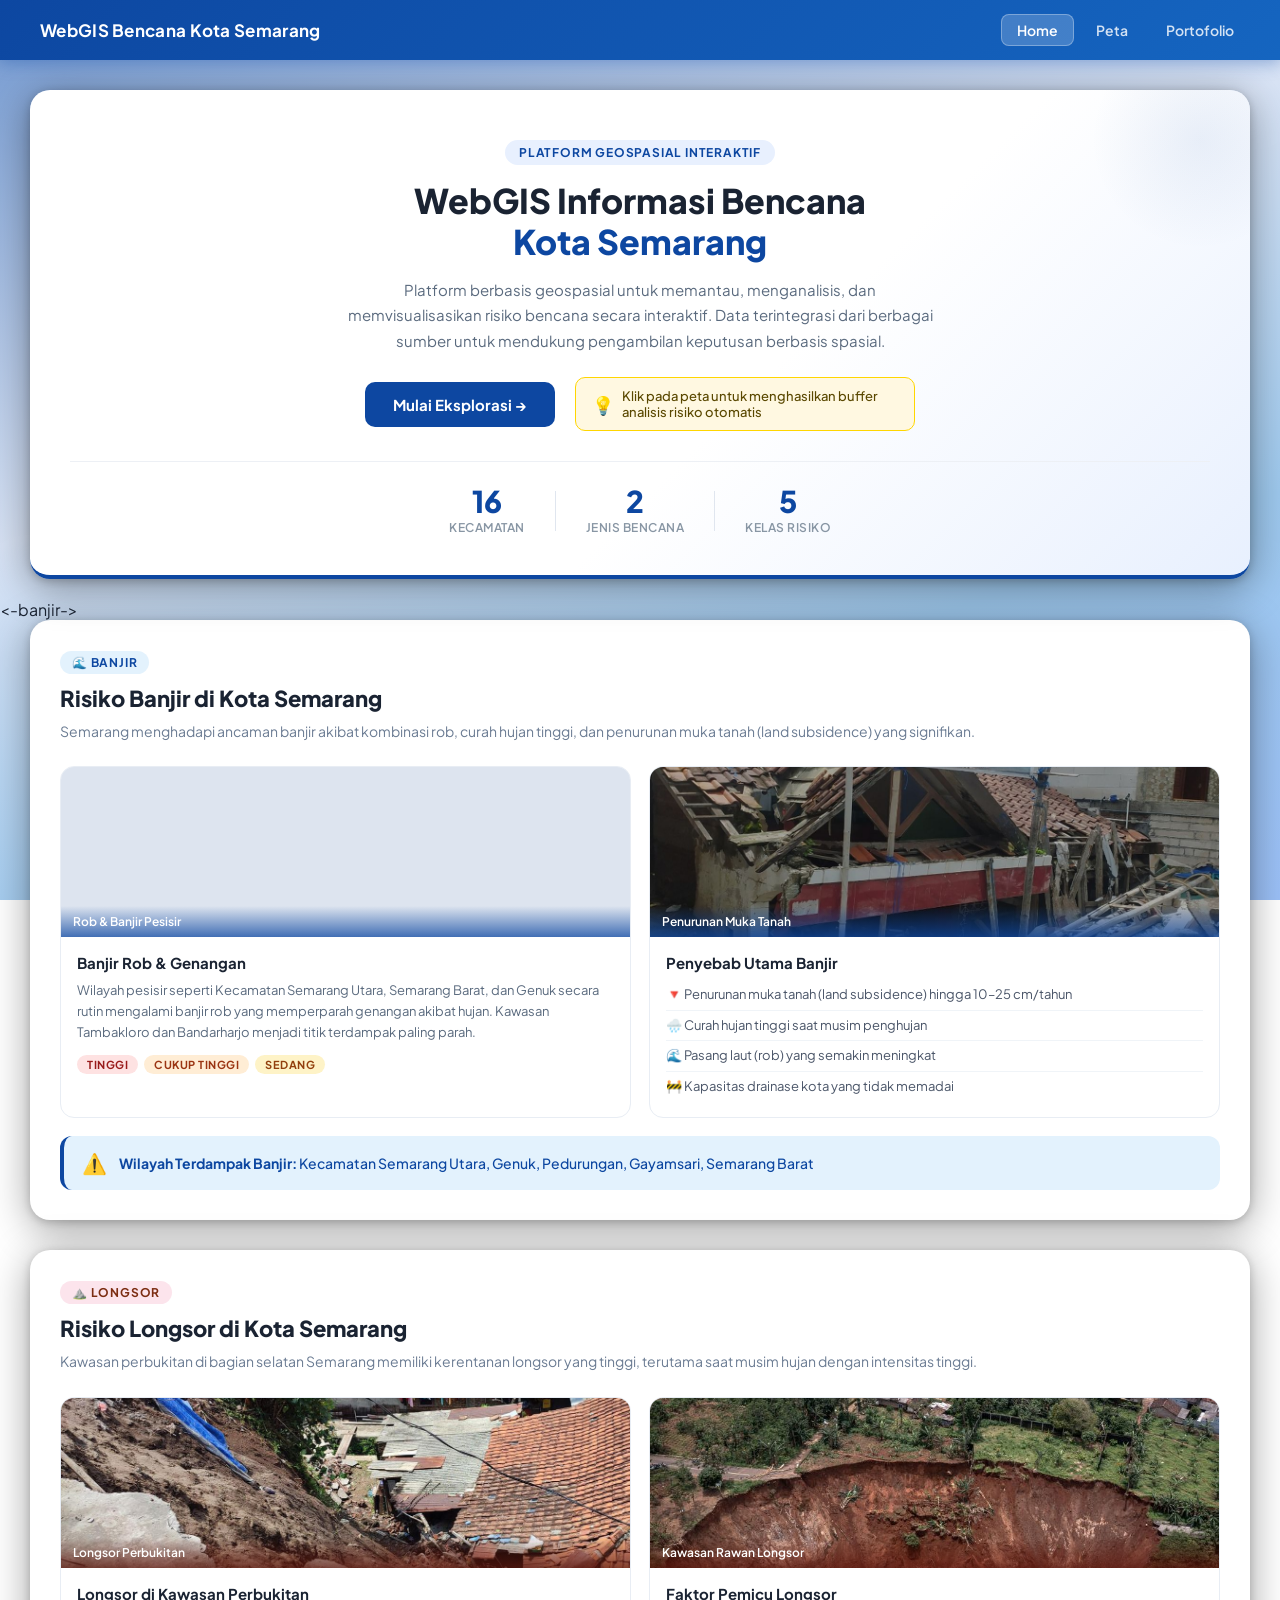
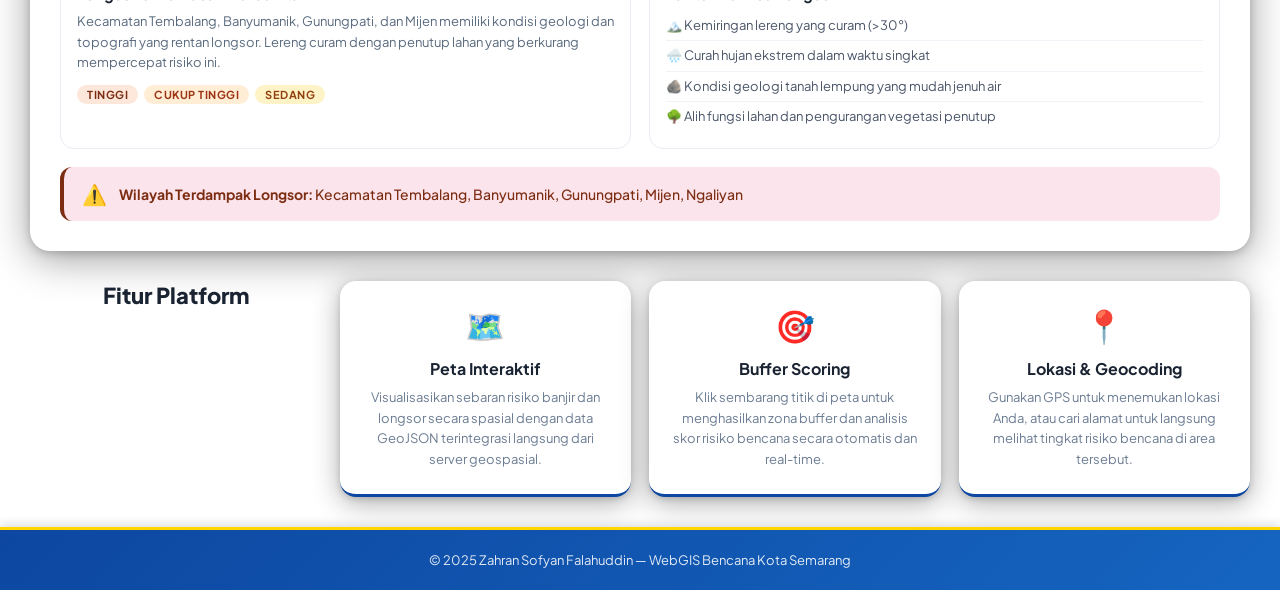
==== commit 3f58bcfd: "Update index.html" ====
--- a/index.html
+++ b/index.html
@@ -59,7 +59,7 @@
   </div>
 </section>
 
-<!-- INFO BANJIR -->
+<-banjir->
 <section class="info-section">
   <div class="section-header">
     <div class="section-tag flood-tag">🌊 Banjir</div>
@@ -116,7 +116,7 @@
   </div>
 </section>
 
-<!-- INFO LONGSOR -->
+<!-longsor->
 <section class="info-section">
   <div class="section-header">
     <div class="section-tag landslide-tag">⛰️ Longsor</div>
@@ -172,7 +172,6 @@
   </div>
 </section>
 
-<!-- STORY TELLING -->
 <section class="story">
   <div class="story-header">
     <h3>Fitur Platform</h3>
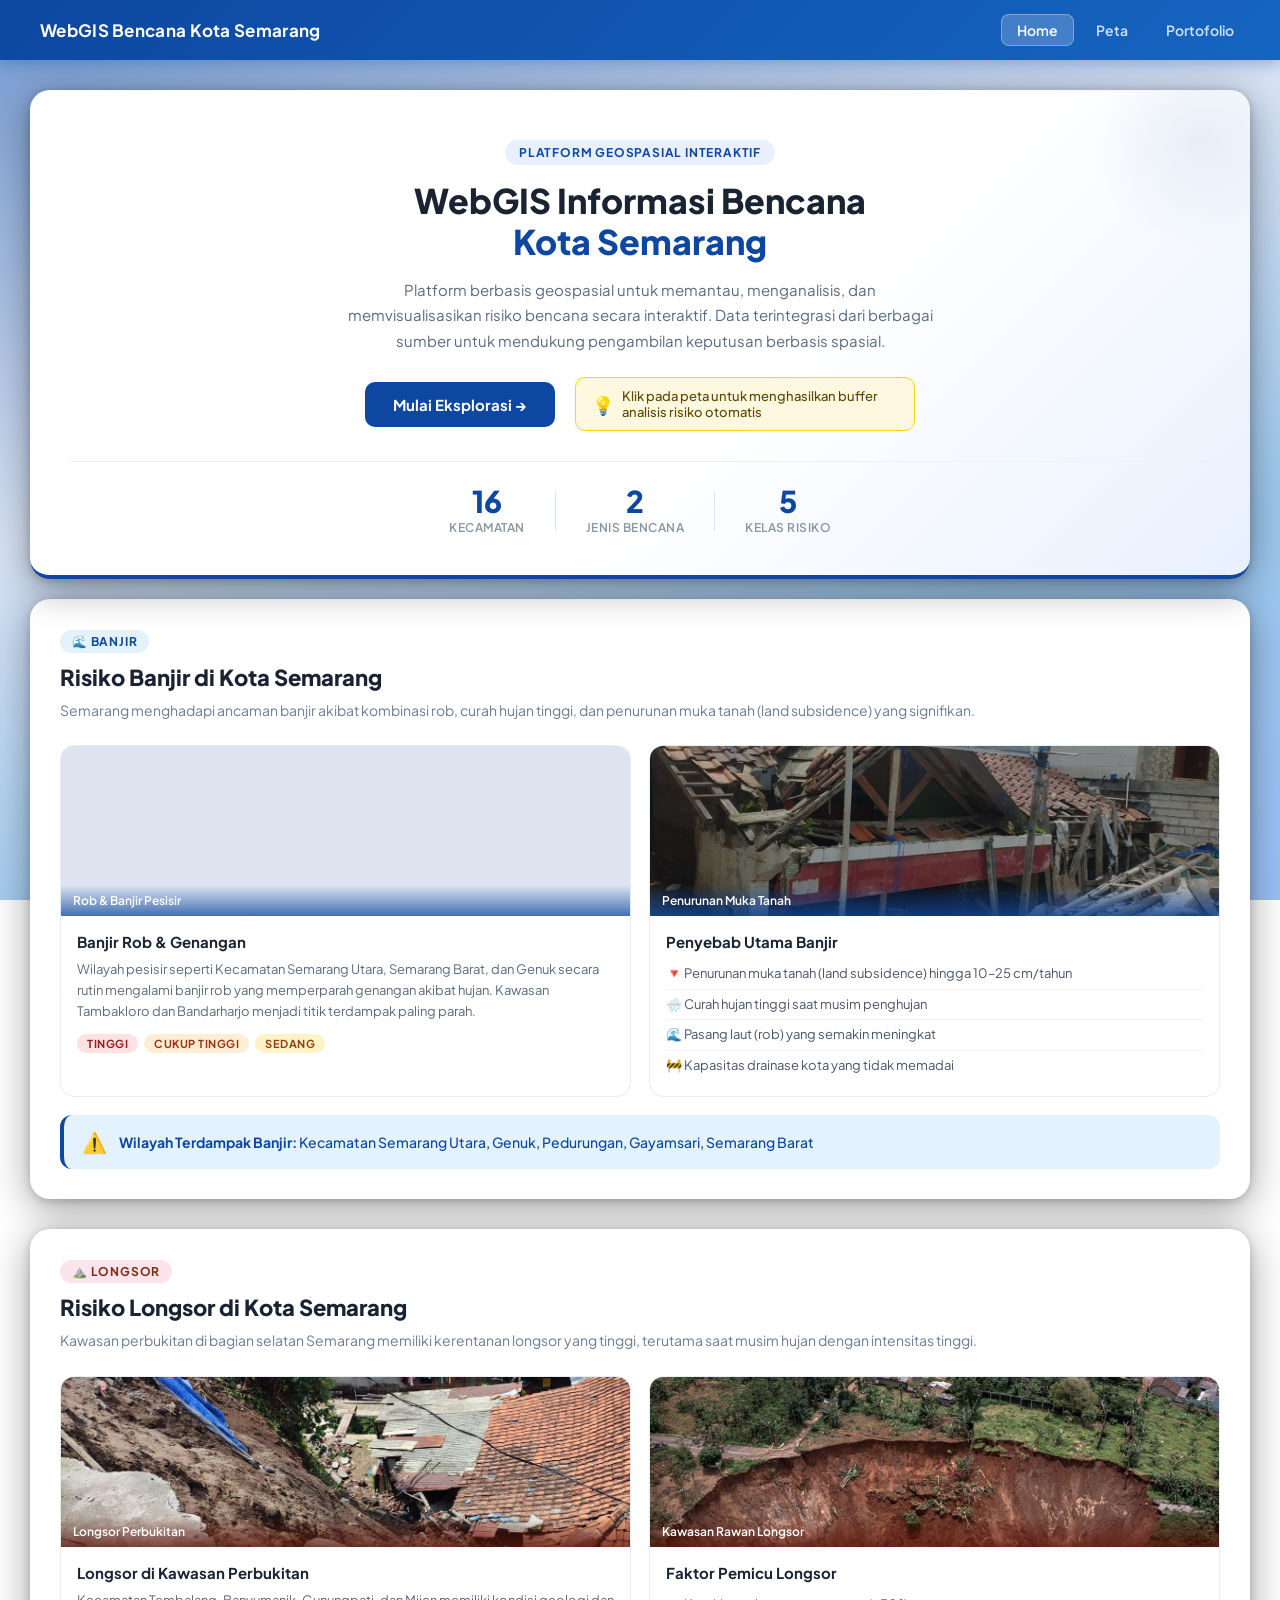
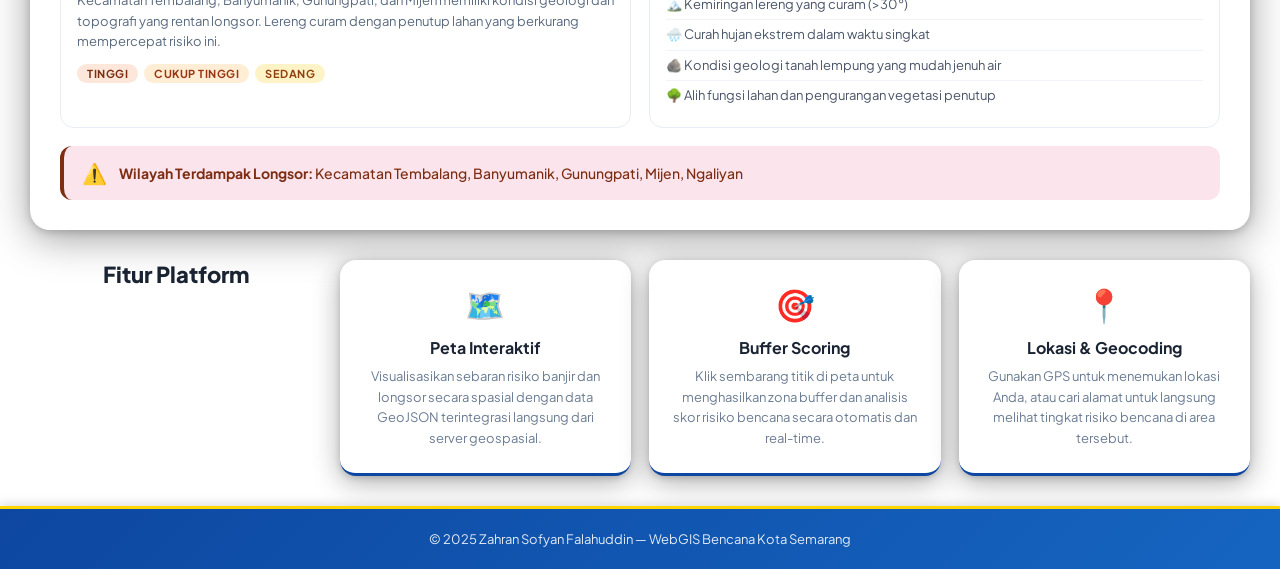
==== commit f2e29be8: "Update index.html" ====
--- a/index.html
+++ b/index.html
@@ -24,7 +24,6 @@
 
 <main>
 
-<!-- HERO -->
 <section id="home">
   <div class="hero-badge">Platform Geospasial Interaktif</div>
   <h2>WebGIS Informasi Bencana<br><span class="hero-highlight">Kota Semarang</span></h2>
@@ -59,7 +58,6 @@
   </div>
 </section>
 
-<-banjir->
 <section class="info-section">
   <div class="section-header">
     <div class="section-tag flood-tag">🌊 Banjir</div>
@@ -116,7 +114,6 @@
   </div>
 </section>
 
-<!-longsor->
 <section class="info-section">
   <div class="section-header">
     <div class="section-tag landslide-tag">⛰️ Longsor</div>
--- a/style.css
+++ b/style.css
@@ -1,6 +1,3 @@
-/* ============================= */
-/* BASE */
-/* ============================= */
 * { box-sizing: border-box; }
 
 body {
@@ -11,9 +8,6 @@
   color: #1a2332;
 }
 
-/* ============================= */
-/* LAYOUT */
-/* ============================= */
 body.layout {
   display: flex;
   flex-direction: column;
@@ -24,9 +18,6 @@
   flex: 1;
 }
 
-/* ============================= */
-/* HEADER */
-/* ============================= */
 header {
   background: linear-gradient(135deg, #0d47a1 0%, #1565c0 100%);
   color: white;
@@ -85,9 +76,6 @@
   box-shadow: inset 0 0 0 1px rgba(255,255,255,0.3);
 }
 
-/* ============================= */
-/* FOOTER */
-/* ============================= */
 footer {
   background: linear-gradient(135deg, #0d47a1, #1565c0);
   color: white;
@@ -110,9 +98,6 @@
   transition: 0.3s;
 }
 
-/* ============================= */
-/* HOME HERO */
-/* ============================= */
 #home {
   margin: 30px 30px 20px;
   padding: 50px 40px 40px;
@@ -250,9 +235,6 @@
   background: #e0e6ef;
 }
 
-/* ============================= */
-/* INFO SECTIONS (HOME) */
-/* ============================= */
 .info-section {
   margin: 0 30px 30px;
   padding: 30px;
@@ -426,9 +408,6 @@
 .pill-yellow { background: #fef3c7; color: #92400e; }
 .pill-brown { background: #fce7da; color: #7c2d12; }
 
-/* ============================= */
-/* STORY SECTION (HOME) */
-/* ============================= */
 .story-header {
   text-align: center;
   margin-bottom: 4px;
@@ -484,9 +463,6 @@
   line-height: 1.6;
 }
 
-/* ============================= */
-/* MAP PAGE */
-/* ============================= */
 body.page-map {
   overflow: hidden;
 }
@@ -513,14 +489,10 @@
   border-radius: 0 !important;
 }
 
-/* Map page body height fix */
 body.page-map .map-wrapper {
   height: calc(100vh - 57px);
 }
 
-/* ============================= */
-/* COMPACT SIDEBAR */
-/* ============================= */
 .sidebar-compact {
   position: absolute;
   top: 16px;
@@ -550,7 +522,7 @@
 
 .sidebar-panel {
   position: fixed;
-  top: 73px; /* below navbar */
+  top: 73px; 
   left: 16px;
   width: 265px;
   max-height: calc(100vh - 90px);
@@ -608,9 +580,6 @@
   flex: 1;
 }
 
-/* ============================= */
-/* BASEMAP SWITCHER */
-/* ============================= */
 .basemap-switcher {
   display: flex;
   gap: 8px;
@@ -738,7 +707,6 @@
 .btn-green { background: #0d47a1; color: white; }
 .btn-green:hover { background: #08306b; }
 
-/* Toggle switch style */
 .toggle-label {
   display: flex;
   align-items: center;
@@ -785,9 +753,6 @@
   color: #1a2332;
 }
 
-/* ============================= */
-/* LEGEND */
-/* ============================= */
 .legend {
   position: absolute;
   bottom: 20px;
@@ -856,9 +821,6 @@
   margin: 8px 0;
 }
 
-/* ============================= */
-/* MAP TOAST */
-/* ============================= */
 .map-toast {
   position: absolute;
   bottom: 20px;
@@ -883,9 +845,7 @@
   transform: translateX(-50%) translateY(0);
 }
 
-/* ============================= */
-/* PORTOFOLIO */
-/* ============================= */
+
 .porto-hero {
   margin: 30px 30px 0;
   padding: 36px 36px;
@@ -1010,7 +970,6 @@
   font-style: italic;
 }
 
-/* Experience timeline */
 .experience-timeline {
   display: flex;
   flex-direction: column;
@@ -1117,7 +1076,6 @@
 
 .exp-list li:last-child { border-bottom: none; }
 
-/* Projects grid */
 .projects-grid {
   display: grid;
   grid-template-columns: repeat(auto-fit, minmax(200px, 1fr));
@@ -1160,9 +1118,6 @@
   line-height: 1.6;
 }
 
-/* ============================= */
-/* CONTENT BOX (legacy) */
-/* ============================= */
 .content-box {
   background: white;
   padding: 28px;
@@ -1173,9 +1128,6 @@
   margin: 0 auto;
 }
 
-/* ============================= */
-/* BUTTON UTILITIES */
-/* ============================= */
 .btn-primary {
   background: #0d47a1;
   color: white;
@@ -1202,9 +1154,6 @@
 }
 .btn-search:hover { background: #1b5e20; }
 
-/* ============================= */
-/* RESPONSIVE */
-/* ============================= */
 @media (max-width: 768px) {
   header { padding: 12px 16px; }
   header h1 { font-size: 14px; }
@@ -1232,4 +1181,4 @@
   .story { grid-template-columns: 1fr; }
   header nav { gap: 2px; }
   header nav a { padding: 6px 8px; font-size: 12px; }
-}+}
